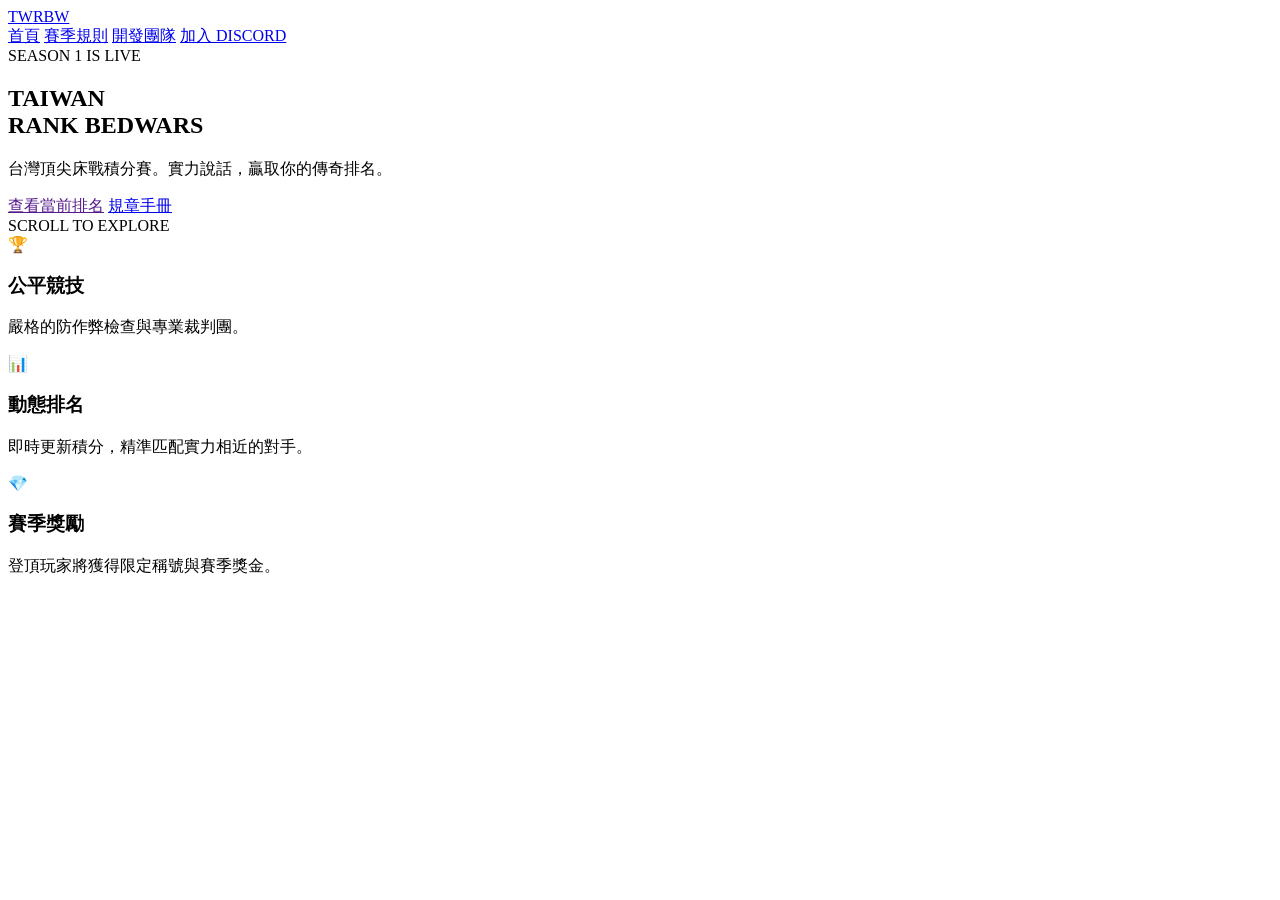
==== index.html @ b039fcfd "Add files via upload" ====
<!DOCTYPE html>
<html lang="zh-TW">
<head>
    <meta charset="UTF-8">
    <meta name="viewport" content="width=device-width, initial-scale=1.0">
    <title>TWRBW | Taiwan Rank BedWars</title>
    <link rel="stylesheet" href="assets/css/style.css">
    <link href="https://fonts.googleapis.com/css2?family=Oxanium:wght@400;700;800&family=Noto+Sans+TC:wght@500;900&display=swap" rel="stylesheet">
</head>
<body>

    <nav class="nav">
        <div class="nav-container">
            <a href="#" class="brand">TW<span>RBW</span></a>
            <div class="links">
                <a href="index.html">首頁</a>
                <!--<a href="ranksym.html">排名系統</a>-->
                <a href="seasonrule.html">賽季規則</a>
                <a href="admin.html">開發團隊</a>
                <a href="https://discord.gg/twrbw" class="discord-link">加入 DISCORD</a>
            </div>
        </div>
    </nav>

    <section class="hero">
        <div class="hero-content">
            <div class="badge">SEASON 1 IS LIVE</div>
            <h1>TAIWAN <br><span class="accent">RANK BEDWARS</span></h1>
            <p>台灣頂尖床戰積分賽。實力說話，贏取你的傳奇排名。</p>
            <div class="btn-group">
                <a href="" class="btn btn-primary">查看當前排名</a>
                <a href="rule.html" class="btn btn-outline">規章手冊</a>
            </div>
        </div>
        <div class="scroll-indicator">SCROLL TO EXPLORE</div>
    </section>

    <section class="features">
        <div class="feature-grid">
            <div class="feature-item">
                <div class="icon">🏆</div>
                <h3>公平競技</h3>
                <p>嚴格的防作弊檢查與專業裁判團。</p>
            </div>
            <div class="feature-item">
                <div class="icon">📊</div>
                <h3>動態排名</h3>
                <p>即時更新積分，精準匹配實力相近的對手。</p>
            </div>
            <div class="feature-item">
                <div class="icon">💎</div>
                <h3>賽季獎勵</h3>
                <p>登頂玩家將獲得限定稱號與賽季獎金。</p>
            </div>
        </div>
    </section>

</body>
</html>
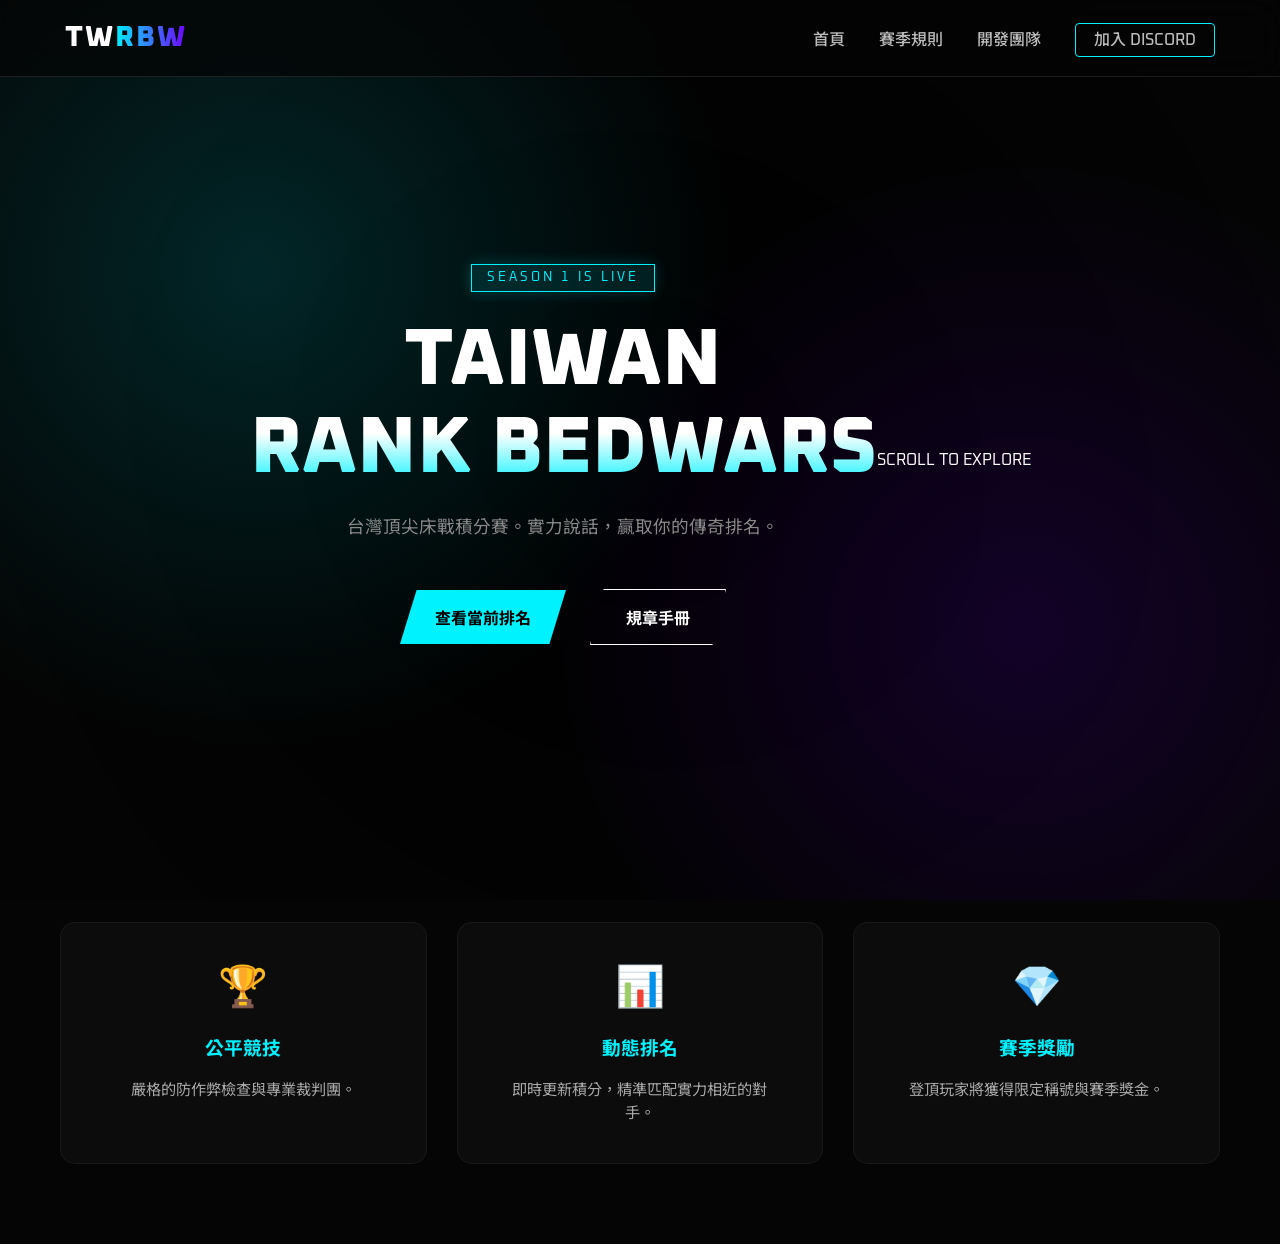
==== commit 024bc5c6: "Update index.html" ====
--- a/index.html
+++ b/index.html
@@ -1,59 +1,70 @@
-<!DOCTYPE html>
+<!doctype html>
 <html lang="zh-TW">
-<head>
-    <meta charset="UTF-8">
-    <meta name="viewport" content="width=device-width, initial-scale=1.0">
+  <head>
+    <meta charset="UTF-8" />
+    <meta name="viewport" content="width=device-width, initial-scale=1.0" />
     <title>TWRBW | Taiwan Rank BedWars</title>
-    <link rel="stylesheet" href="assets/css/style.css">
-    <link href="https://fonts.googleapis.com/css2?family=Oxanium:wght@400;700;800&family=Noto+Sans+TC:wght@500;900&display=swap" rel="stylesheet">
-</head>
-<body>
+    <link rel="stylesheet" href="assets/css/style.css" />
+    <link
+      href="https://fonts.googleapis.com/css2?family=Oxanium:wght@400;700;800&family=Noto+Sans+TC:wght@500;900&display=swap"
+      rel="stylesheet"
+    />
+  </head>
+  <body>
+    <nav class="nav">
+      <div class="nav-container">
+        <a href="#" class="brand">TW<span>RBW</span></a>
 
-    <nav class="nav">
-        <div class="nav-container">
-            <a href="#" class="brand">TW<span>RBW</span></a>
-            <div class="links">
-                <a href="index.html">首頁</a>
-                <!--<a href="ranksym.html">排名系統</a>-->
-                <a href="seasonrule.html">賽季規則</a>
-                <a href="admin.html">開發團隊</a>
-                <a href="https://discord.gg/twrbw" class="discord-link">加入 DISCORD</a>
-            </div>
+        <button class="nav-toggle" id="navToggle" aria-label="開啟選單">
+          <span></span>
+          <span></span>
+          <span></span>
+        </button>
+
+        <div class="links" id="navLinks">
+          <a href="index.html">首頁</a>
+          <!--<a href="ranksym.html">排名系統</a>-->
+          <a href="seasonrule.html">賽季規則</a>
+          <a href="admin.html">開發團隊</a>
+          <a href="https://discord.gg/twrbw" class="discord-link"
+            >加入 DISCORD</a
+          >
         </div>
+      </div>
     </nav>
 
     <section class="hero">
-        <div class="hero-content">
-            <div class="badge">SEASON 1 IS LIVE</div>
-            <h1>TAIWAN <br><span class="accent">RANK BEDWARS</span></h1>
-            <p>台灣頂尖床戰積分賽。實力說話，贏取你的傳奇排名。</p>
-            <div class="btn-group">
-                <a href="" class="btn btn-primary">查看當前排名</a>
-                <a href="rule.html" class="btn btn-outline">規章手冊</a>
-            </div>
+      <div class="hero-content">
+        <div class="badge">SEASON 1 IS LIVE</div>
+        <h1>TAIWAN <br /><span class="accent">RANK BEDWARS</span></h1>
+        <p>台灣頂尖床戰積分賽。實力說話，贏取你的傳奇排名。</p>
+        <div class="btn-group">
+          <a href="" class="btn btn-primary">查看當前排名</a>
+          <a href="rule.html" class="btn btn-outline">規章手冊</a>
         </div>
-        <div class="scroll-indicator">SCROLL TO EXPLORE</div>
+      </div>
+      <div class="scroll-indicator">SCROLL TO EXPLORE</div>
     </section>
 
     <section class="features">
-        <div class="feature-grid">
-            <div class="feature-item">
-                <div class="icon">🏆</div>
-                <h3>公平競技</h3>
-                <p>嚴格的防作弊檢查與專業裁判團。</p>
-            </div>
-            <div class="feature-item">
-                <div class="icon">📊</div>
-                <h3>動態排名</h3>
-                <p>即時更新積分，精準匹配實力相近的對手。</p>
-            </div>
-            <div class="feature-item">
-                <div class="icon">💎</div>
-                <h3>賽季獎勵</h3>
-                <p>登頂玩家將獲得限定稱號與賽季獎金。</p>
-            </div>
+      <div class="feature-grid">
+        <div class="feature-item">
+          <div class="icon">🏆</div>
+          <h3>公平競技</h3>
+          <p>嚴格的防作弊檢查與專業裁判團。</p>
         </div>
+        <div class="feature-item">
+          <div class="icon">📊</div>
+          <h3>動態排名</h3>
+          <p>即時更新積分，精準匹配實力相近的對手。</p>
+        </div>
+        <div class="feature-item">
+          <div class="icon">💎</div>
+          <h3>賽季獎勵</h3>
+          <p>登頂玩家將獲得限定稱號與賽季獎金。</p>
+        </div>
+      </div>
     </section>
-
-</body>
-</html>+    <script src="assets/js/script.js"></script>
+  </body>
+</html>
--- a/assets/css/style.css
+++ b/assets/css/style.css
@@ -0,0 +1,909 @@
+:root {
+  /* 定義主題色：螢光藍與紫的電競漸變 */
+  --primary: #00f2ff;
+  --accent: #7000ff;
+  --bg-black: #050505;
+  --text-white: #ffffff;
+  --glass: rgba(255, 255, 255, 0.03);
+}
+
+* {
+  margin: 0;
+  padding: 0;
+  box-sizing: border-box;
+}
+
+body {
+  background-color: var(--bg-black);
+  color: var(--text-white);
+  font-family: "Oxanium", "Noto Sans TC", sans-serif;
+  overflow-x: hidden;
+  min-height: 100vh;
+}
+
+/* --- 動態漸變背景核心 --- */
+body::before {
+  content: "";
+  position: fixed;
+  top: 0;
+  left: 0;
+  width: 100%;
+  height: 100%;
+  /* 設置多個漸變點 */
+  background:
+    radial-gradient(
+      circle at 20% 30%,
+      rgba(0, 242, 255, 0.15) 0%,
+      transparent 40%
+    ),
+    radial-gradient(
+      circle at 80% 70%,
+      rgba(112, 0, 255, 0.15) 0%,
+      transparent 40%
+    ),
+    radial-gradient(circle at 50% 50%, rgba(0, 0, 0, 1) 0%, transparent 100%);
+  z-index: -1;
+  animation: gradientMove 15s ease infinite alternate;
+}
+
+@keyframes gradientMove {
+  0% {
+    transform: scale(1);
+  }
+  100% {
+    transform: scale(1.1);
+  }
+}
+
+/* --- 導覽列 --- */
+.nav {
+  padding: 20px 0;
+  background: rgba(5, 5, 5, 0.7);
+  backdrop-filter: blur(15px); /* 磨砂玻璃 */
+  border-bottom: 1px solid rgba(255, 255, 255, 0.1);
+  position: sticky;
+  top: 0;
+  z-index: 1000;
+}
+
+.nav-container {
+  max-width: 1200px;
+  margin: 0 auto;
+  display: flex;
+  justify-content: space-between;
+  align-items: center;
+  padding: 0 25px;
+}
+
+.brand {
+  font-size: 1.8rem;
+  font-weight: 800;
+  text-decoration: none;
+  color: #fff;
+  letter-spacing: 2px;
+}
+
+.brand span {
+  background: linear-gradient(90deg, var(--primary), var(--accent));
+  -webkit-background-clip: text;
+  -webkit-text-fill-color: transparent;
+}
+
+.links a {
+  color: #bbb;
+  text-decoration: none;
+  margin-left: 30px;
+  font-weight: 500;
+  transition: 0.3s;
+}
+
+.links a:hover {
+  color: var(--primary);
+  text-shadow: 0 0 10px var(--primary);
+}
+
+.discord-link {
+  border: 1px solid var(--primary);
+  padding: 8px 18px;
+  border-radius: 4px;
+}
+
+/* --- Hero 區塊 --- */
+.hero {
+  height: 85vh;
+  display: flex;
+  align-items: center;
+  justify-content: center;
+  text-align: center;
+  padding: 0 20px;
+}
+
+.badge {
+  color: var(--primary);
+  background: rgba(0, 242, 255, 0.1);
+  border: 1px solid var(--primary);
+  display: inline-block;
+  padding: 5px 15px;
+  font-size: 0.8rem;
+  letter-spacing: 3px;
+  margin-bottom: 25px;
+  box-shadow: 0 0 15px rgba(0, 242, 255, 0.2);
+}
+
+h1 {
+  font-size: clamp(2.5rem, 8vw, 5rem);
+  font-weight: 900;
+  line-height: 1.1;
+  margin-bottom: 20px;
+}
+
+.accent {
+  background: linear-gradient(180deg, #fff 30%, var(--primary) 100%);
+  -webkit-background-clip: text;
+  -webkit-text-fill-color: transparent;
+}
+
+.hero p {
+  color: #888;
+  max-width: 600px;
+  margin: 0 auto 40px;
+  font-size: 1.1rem;
+}
+
+/* 按鈕樣式 */
+.btn {
+  display: inline-block;
+  padding: 15px 35px;
+  text-decoration: none;
+  font-weight: 700;
+  margin: 10px;
+  transition: 0.4s;
+  text-transform: uppercase;
+}
+
+.btn-primary {
+  background: var(--primary);
+  color: #000;
+  clip-path: polygon(10% 0, 100% 0, 90% 100%, 0 100%);
+}
+
+.btn-primary:hover {
+  box-shadow: 0 0 30px var(--primary);
+  transform: translateY(-3px);
+}
+
+.btn-outline {
+  border: 1px solid #fff;
+  color: #fff;
+  clip-path: polygon(10% 0, 100% 0, 90% 100%, 0 100%);
+}
+
+.btn-outline:hover {
+  background: rgba(255, 255, 255, 0.1);
+}
+
+/* --- 特色卡片區塊 --- */
+.features {
+  padding: 80px 20px;
+  max-width: 1200px;
+  margin: 0 auto;
+}
+
+.feature-grid {
+  display: grid;
+  grid-template-columns: repeat(auto-fit, minmax(300px, 1fr));
+  gap: 30px;
+}
+
+.feature-item {
+  background: var(--glass);
+  padding: 40px;
+  border: 1px solid rgba(255, 255, 255, 0.05);
+  border-radius: 15px;
+  transition: 0.3s;
+  text-align: center;
+}
+
+.feature-item:hover {
+  background: rgba(255, 255, 255, 0.08);
+  border-color: var(--primary);
+  transform: translateY(-10px);
+}
+
+.icon {
+  font-size: 2.5rem;
+  margin-bottom: 20px;
+}
+
+.feature-item h3 {
+  margin-bottom: 15px;
+  color: var(--primary);
+}
+
+.feature-item p {
+  color: #aaa;
+  font-size: 0.95rem;
+}
+/* 容器樣式 */
+.rank-container {
+  max-width: 1100px;
+  margin: 60px auto;
+  padding: 0 20px;
+}
+
+.rank-header {
+  text-align: center;
+  margin-bottom: 50px;
+}
+
+.rank-header h1 span {
+  color: var(--primary);
+  margin-left: 10px;
+}
+
+/* 排行榜外層：玻璃效果 */
+.leaderboard-wrapper {
+  background: rgba(255, 255, 255, 0.03);
+  border: 1px solid rgba(255, 255, 255, 0.1);
+  border-radius: 15px;
+  overflow: hidden;
+  backdrop-filter: blur(10px);
+}
+
+.leaderboard {
+  width: 100%;
+  border-collapse: collapse;
+  text-align: left;
+}
+
+.leaderboard th {
+  background: rgba(255, 255, 255, 0.05);
+  padding: 20px;
+  font-size: 0.9rem;
+  color: var(--primary);
+  text-transform: uppercase;
+  letter-spacing: 1px;
+}
+
+.leaderboard td {
+  padding: 15px 20px;
+  border-bottom: 1px solid rgba(255, 255, 255, 0.03);
+  font-size: 1.1rem;
+}
+
+/* 玩家資訊與頭像 */
+.player-info {
+  display: flex;
+  align-items: center;
+  gap: 12px;
+}
+
+.player-head {
+  width: 32px;
+  height: 32px;
+  border-radius: 4px;
+  border: 1px solid rgba(255, 255, 255, 0.2);
+}
+
+.player-name {
+  font-weight: 700;
+}
+
+/* 排名數字樣式 */
+.rank-num {
+  font-family: "Oxanium";
+  font-weight: 800;
+  font-size: 1.2rem;
+  color: #888;
+}
+
+/* 前兩名的特殊光暈 */
+.rank-1 .rank-num {
+  color: #ffcc00;
+  text-shadow: 0 0 10px #ffcc00;
+}
+.rank-2 .rank-num {
+  color: #e0e0e0;
+  text-shadow: 0 0 10px #ffffff;
+}
+
+.rank-top {
+  background: rgba(0, 242, 255, 0.03);
+}
+
+/* 段位標籤 (Tiers) */
+.tier {
+  padding: 4px 10px;
+  border-radius: 4px;
+  font-size: 0.8rem;
+  font-weight: 800;
+  text-transform: uppercase;
+}
+
+.tier-grandmaster {
+  background: linear-gradient(45deg, #ff0055, #7000ff);
+  color: white;
+}
+.tier-diamond {
+  background: #00f2ff;
+  color: #000;
+}
+.tier-platinum {
+  background: #e5e5e5;
+  color: #000;
+}
+
+.rp-value {
+  color: var(--primary);
+  font-weight: 700;
+  font-family: "Oxanium";
+}
+
+/* 滑過效果 */
+.leaderboard tbody tr:hover {
+  background: rgba(255, 255, 255, 0.07);
+  transition: 0.2s;
+}
+/* 容器布局 */
+.rule-container {
+  max-width: 900px;
+  margin: 80px auto;
+  padding: 0 20px;
+}
+
+.rule-header {
+  text-align: center;
+  margin-bottom: 60px;
+}
+
+.rule-header h1 span {
+  color: var(--primary); /* 繼承 style.css 的螢光藍 */
+}
+
+/* 規則卡片設計 */
+.rule-sections {
+  display: flex;
+  flex-direction: column;
+  gap: 30px;
+}
+
+.rule-card {
+  background: rgba(255, 255, 255, 0.03);
+  border: 1px solid rgba(255, 255, 255, 0.1);
+  border-left: 5px solid var(--primary);
+  padding: 30px 40px;
+  border-radius: 4px 15px 15px 4px;
+  position: relative;
+  transition: 0.3s ease;
+}
+
+.rule-card:hover {
+  background: rgba(255, 255, 255, 0.05);
+  transform: translateX(10px);
+}
+
+.rule-num {
+  position: absolute;
+  top: -15px;
+  left: 20px;
+  font-family: "Oxanium";
+  font-size: 2rem;
+  font-weight: 800;
+  color: rgba(255, 255, 255, 0.1);
+  z-index: -1;
+}
+
+.rule-card h3 {
+  font-size: 1.5rem;
+  margin-bottom: 20px;
+  color: #fff;
+  letter-spacing: 1px;
+}
+
+.rule-card ul {
+  list-style: none;
+}
+
+.rule-card ul li {
+  color: #aaa;
+  margin-bottom: 12px;
+  padding-left: 20px;
+  position: relative;
+  line-height: 1.6;
+}
+
+/* 自定義清單符號 */
+.rule-card ul li::before {
+  content: "◢";
+  position: absolute;
+  left: 0;
+  color: var(--primary);
+  font-size: 0.7rem;
+  top: 2px;
+}
+
+/* 警告類型的卡片 (紅色調) */
+.rule-card.warning {
+  border-left-color: #ff0055;
+  background: rgba(255, 0, 85, 0.03);
+}
+
+.rule-card.warning h3 {
+  color: #ff0055;
+}
+
+.rule-card.warning ul li::before {
+  color: #ff0055;
+}
+
+/* 頁尾按鈕區 */
+.rule-footer {
+  margin-top: 60px;
+  text-align: center;
+  border-top: 1px solid rgba(255, 255, 255, 0.1);
+  padding-top: 40px;
+}
+
+.rule-footer p {
+  color: #555;
+  font-size: 0.9rem;
+  margin-bottom: 20px;
+}
+/* 容器 */
+.season-container {
+  max-width: 1200px;
+  margin: 60px auto;
+  padding: 0 20px;
+}
+
+.season-header {
+  text-align: center;
+  margin-bottom: 50px;
+}
+
+/* 網格布局 */
+.block-grid {
+  display: grid;
+  grid-template-columns: repeat(auto-fit, minmax(280px, 1fr));
+  gap: 20px;
+}
+
+/* 方塊基礎樣式 */
+.item-block {
+  background: rgba(255, 255, 255, 0.02);
+  border: 1px solid rgba(255, 255, 255, 0.1);
+  border-radius: 12px;
+  overflow: hidden;
+  transition: 0.3s ease;
+  display: flex;
+  flex-direction: column;
+}
+
+/* 方塊頭部 */
+.block-head {
+  padding: 15px;
+  font-weight: 800;
+  text-align: center;
+  font-size: 1.1rem;
+  letter-spacing: 1px;
+  background: rgba(255, 255, 255, 0.05);
+  border-bottom: 1px solid rgba(255, 255, 255, 0.1);
+}
+
+/* 方塊內容 */
+.block-body {
+  padding: 20px;
+  flex-grow: 1;
+}
+
+.item {
+  padding: 8px 12px;
+  margin-bottom: 8px;
+  background: rgba(255, 255, 255, 0.03);
+  border-radius: 6px;
+  font-size: 0.95rem;
+  color: #ddd;
+  border-left: 3px solid #555;
+}
+
+.item small {
+  display: block;
+  font-size: 0.75rem;
+  color: #777;
+}
+
+/* --- 各分類配色方案 --- */
+
+/* 1. 初始允許 (綠色系) */
+.start {
+  border-color: rgba(0, 255, 65, 0.2);
+}
+.start .block-head {
+  color: #00ff41;
+  background: rgba(0, 255, 65, 0.05);
+}
+.start .item {
+  border-left-color: #00ff41;
+}
+
+/* 2. 鑽石 (藍色系) */
+.diamond {
+  border-color: rgba(0, 242, 255, 0.3);
+}
+.diamond .block-head {
+  color: #00f2ff;
+  background: rgba(0, 242, 255, 0.05);
+}
+.diamond .item.special {
+  border-left-color: #00f2ff;
+  background: rgba(0, 242, 255, 0.1);
+  font-weight: bold;
+}
+
+/* 3. 綠寶石 (亮綠系) */
+.emerald {
+  border-color: rgba(80, 255, 80, 0.3);
+}
+.emerald .block-head {
+  color: #50ff50;
+  background: rgba(80, 255, 80, 0.05);
+}
+.emerald .item.special {
+  border-left-color: #50ff50;
+  background: rgba(80, 255, 80, 0.1);
+  font-weight: bold;
+}
+
+/* 4. 床爆 (橙紅系) */
+.bed-broken {
+  border-color: rgba(255, 150, 0, 0.3);
+}
+.bed-broken .block-head {
+  color: #ff9600;
+  background: rgba(255, 150, 0, 0.05);
+}
+.bed-broken .item.danger {
+  border-left-color: #ff9600;
+  background: rgba(255, 150, 0, 0.1);
+  color: #fff;
+}
+
+/* 5. 禁止 (純紅系) */
+.banned {
+  border-color: rgba(255, 0, 85, 0.4);
+}
+.banned .block-head {
+  color: #ff0055;
+  background: rgba(255, 0, 85, 0.1);
+}
+.banned .item.dead {
+  border-left-color: #ff0055;
+  text-decoration: line-through;
+  opacity: 0.6;
+}
+
+/* 滑過特效 */
+.item-block:hover {
+  transform: translateY(-5px);
+  box-shadow: 0 10px 25px rgba(0, 0, 0, 0.4);
+  background: rgba(255, 255, 255, 0.05);
+}
+.team-container {
+  max-width: 1200px;
+  margin: 80px auto;
+  padding: 0 20px;
+}
+
+.team-header {
+  text-align: center;
+  margin-bottom: 80px;
+}
+
+.team-header h1 span {
+  color: var(--primary);
+}
+
+/* 團隊網格 */
+.team-grid {
+  display: grid;
+  grid-template-columns: repeat(auto-fit, minmax(350px, 1fr));
+  gap: 40px;
+}
+
+/* 成員卡片 */
+.member-card {
+  perspective: 1000px;
+}
+
+.card-inner {
+  background: rgba(255, 255, 255, 0.02);
+  border: 1px solid rgba(255, 255, 255, 0.05);
+  border-radius: 20px;
+  display: flex;
+  padding: 30px;
+  gap: 25px;
+  position: relative;
+  overflow: hidden;
+  transition: 0.5s cubic-bezier(0.175, 0.885, 0.32, 1.275);
+}
+
+/* 背景發光裝飾 */
+.card-inner::after {
+  content: "";
+  position: absolute;
+  top: 0;
+  left: 0;
+  width: 100%;
+  height: 100%;
+  background: linear-gradient(
+    135deg,
+    transparent,
+    rgba(0, 242, 255, 0.05),
+    transparent
+  );
+  transform: translateX(-100%);
+  transition: 0.5s;
+}
+
+.member-card:hover .card-inner {
+  transform: translateY(-10px) rotateX(5deg);
+  background: rgba(255, 255, 255, 0.05);
+  border-color: var(--primary);
+  box-shadow: 0 20px 40px rgba(0, 0, 0, 0.6);
+}
+
+.member-card:hover .card-inner::after {
+  transform: translateX(100%);
+}
+
+/* 角色圖像 (Minecraft Body) */
+.member-image {
+  flex-shrink: 0;
+  width: 100px;
+  height: 150px;
+  display: flex;
+  align-items: center;
+  justify-content: center;
+  filter: drop-shadow(0 0 10px rgba(255, 255, 255, 0.2));
+}
+
+.member-image img {
+  width: 100%;
+  height: auto;
+  object-fit: contain;
+}
+
+/* 文字資訊 */
+.member-info {
+  display: flex;
+  flex-direction: column;
+}
+
+.role-tag {
+  font-size: 0.7rem;
+  font-weight: 800;
+  text-transform: uppercase;
+  padding: 3px 10px;
+  border-radius: 4px;
+  margin-bottom: 10px;
+  display: inline-block;
+  width: fit-content;
+}
+
+.role-tag.leader {
+  background: #ff0055;
+  color: #fff;
+}
+.role-tag.tech {
+  background: var(--primary);
+  color: #000;
+}
+.role-tag.design {
+  background: #ffcc00;
+  color: #000;
+}
+
+.member-info h3 {
+  font-size: 1.5rem;
+  margin-bottom: 10px;
+  color: #fff;
+}
+
+.bio {
+  font-size: 0.9rem;
+  color: #aaa;
+  line-height: 1.6;
+  margin-bottom: 20px;
+}
+
+.social-links {
+  margin-top: auto;
+  display: flex;
+  gap: 15px;
+}
+
+.social-links a {
+  font-size: 0.75rem;
+  color: var(--primary);
+  text-decoration: none;
+  font-weight: 700;
+  letter-spacing: 1px;
+  border-bottom: 1px solid transparent;
+  transition: 0.3s;
+}
+
+.social-links a:hover {
+  border-bottom-color: var(--primary);
+}
+/* =====================
+   漢堡選單
+===================== */
+.nav-toggle {
+  display: none;
+  flex-direction: column;
+  gap: 5px;
+  background: none;
+  border: none;
+  cursor: pointer;
+  padding: 5px;
+  z-index: 1001;
+}
+
+.nav-toggle span {
+  display: block;
+  width: 24px;
+  height: 2px;
+  background: #fff;
+  border-radius: 2px;
+  transition:
+    transform 0.3s ease,
+    opacity 0.3s ease;
+}
+
+.nav-toggle.active span:nth-child(1) {
+  transform: translateY(7px) rotate(45deg);
+}
+
+.nav-toggle.active span:nth-child(2) {
+  opacity: 0;
+}
+
+.nav-toggle.active span:nth-child(3) {
+  transform: translateY(-7px) rotate(-45deg);
+}
+
+/* =====================
+   手機版響應式
+===================== */
+@media (max-width: 768px) {
+  .nav-toggle {
+    display: flex;
+  }
+
+  .links {
+    display: flex;
+    flex-direction: column;
+    align-items: flex-start;
+    position: absolute;
+    top: 100%;
+    left: 0;
+    width: 100%;
+    background: rgba(5, 5, 5, 0.97);
+    backdrop-filter: blur(15px);
+    border-bottom: 1px solid rgba(255, 255, 255, 0.1);
+    padding: 0;
+    max-height: 0;
+    overflow: hidden;
+    transition:
+      max-height 0.4s ease,
+      padding 0.4s ease;
+  }
+
+  .links.open {
+    max-height: 400px;
+    padding: 10px 0 20px;
+  }
+
+  .links a {
+    margin: 0;
+    padding: 14px 25px;
+    width: 100%;
+    border-bottom: 1px solid rgba(255, 255, 255, 0.05);
+    font-size: 1rem;
+  }
+
+  .links a:last-child {
+    border-bottom: none;
+  }
+
+  .discord-link {
+    border: none !important;
+    border-radius: 0;
+    color: var(--primary) !important;
+  }
+
+  .hero {
+    height: auto;
+    padding: 80px 20px 60px;
+  }
+
+  .btn {
+    display: block;
+    margin: 8px auto;
+    max-width: 300px;
+    text-align: center;
+  }
+
+  .feature-grid {
+    grid-template-columns: 1fr;
+  }
+
+  .leaderboard-wrapper {
+    overflow-x: auto;
+  }
+
+  .leaderboard th,
+  .leaderboard td {
+    padding: 12px 10px;
+    font-size: 0.85rem;
+    white-space: nowrap;
+  }
+
+  .block-grid {
+    grid-template-columns: 1fr;
+  }
+
+  .rule-card {
+    padding: 20px;
+  }
+
+  .rule-card:hover {
+    transform: none;
+  }
+
+  .team-grid {
+    grid-template-columns: 1fr;
+  }
+
+  .card-inner {
+    flex-direction: column;
+    align-items: center;
+    text-align: center;
+  }
+
+  .member-card:hover .card-inner {
+    transform: translateY(-5px);
+  }
+
+  .social-links {
+    justify-content: center;
+  }
+}
+
+@media (max-width: 480px) {
+  .brand {
+    font-size: 1.4rem;
+  }
+
+  h1 {
+    font-size: 2.2rem;
+  }
+
+  .rank-container,
+  .rule-container,
+  .season-container,
+  .team-container {
+    margin: 30px auto;
+  }
+
+  .leaderboard th,
+  .leaderboard td {
+    padding: 10px 8px;
+    font-size: 0.8rem;
+  }
+
+  .member-image {
+    width: 70px;
+    height: 105px;
+  }
+}
